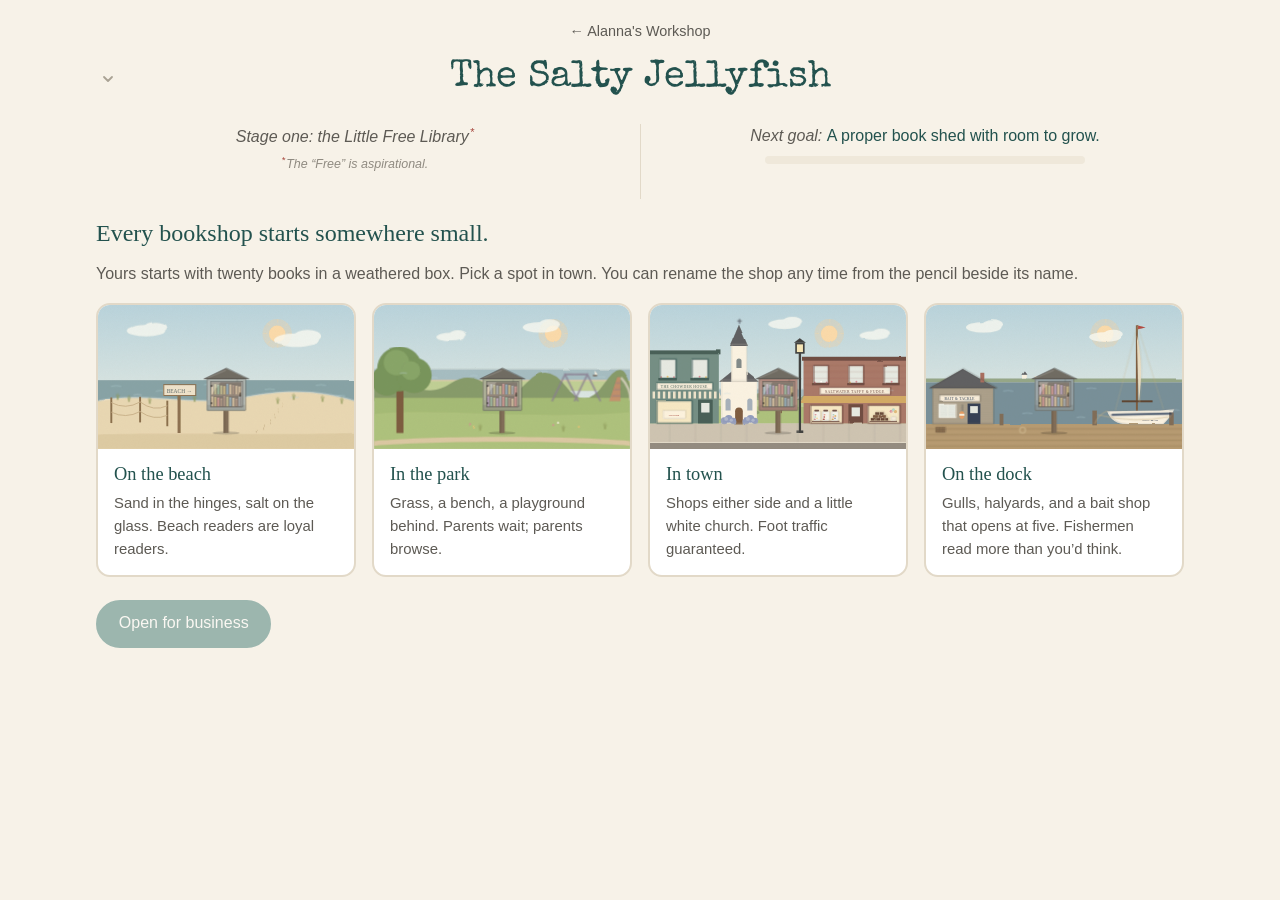
==== bookstore/index.html @ 1a0554ab "Add roof shingles, four new colors, and wall decor Roof shingles work like the paint buckets, but fo" ====
<!DOCTYPE html>
<html lang="en">
<head>
  <meta charset="UTF-8">
  <meta name="viewport" content="width=device-width, initial-scale=1">
  <title>The Salty Jellyfish</title>
  <!-- Shared site styles first, then this game's own styles on top. -->
  <!-- The ?v= stamps make browsers fetch fresh copies after a change. Bump the number when
       style.css or a script changes, or a visitor may keep an old cached copy for a while. -->
  <link rel="stylesheet" href="../style.css?v=51">
  <link rel="stylesheet" href="style.css?v=51">
  <!-- A handwriting font for the shop journal and a typewriter font for the title, the
       date line, the pills over the picture and the order card, both served by Google Fonts. -->
  <link rel="preconnect" href="https://fonts.googleapis.com">
  <link rel="preconnect" href="https://fonts.gstatic.com" crossorigin>
  <link href="https://fonts.googleapis.com/css2?family=Caveat:wght@400;600&family=Special+Elite&display=swap" rel="stylesheet">
</head>
<body>
  <header class="site-header compact" id="site-header">
    <!-- The caret folds the whole header (big title, stage and goal) down to one slim line
         with a small title, giving the picture more room. Remembered per browser. -->
    <button id="header-toggle" class="header-toggle" type="button" aria-expanded="true" aria-controls="header-full" title="Hide the title, stage, and goal">
      <svg viewBox="0 0 12 12" width="12" height="12" aria-hidden="true"><path d="M2 4 L6 8 L10 4" fill="none" stroke="currentColor" stroke-width="1.8" stroke-linecap="round" stroke-linejoin="round"/></svg>
    </button>
    <!-- Only visible while folded. -->
    <span class="mini-title">The Salty Jellyfish</span>
    <a class="home-link" href="../index.html">&larr; Alanna's Workshop</a>
    <div id="header-full" class="header-full">
    <h1>The Salty Jellyfish</h1>
    <!-- Left: which stage you are at and its footnote. Right: the next goal and the
         coin tracker. game.js fills both. -->
    <div class="stage-row" id="stage-row">
      <div class="stage-left">
        <p class="tagline"><span id="stage-tagline">Stage one: the Little Free Library</span><sup class="footnote-mark">*</sup></p>
        <!-- game.js swaps in a random footnote on each page load. -->
        <p class="footnote"><sup>*</sup><span id="footnote-text">Free library. Books sold separately.</span></p>
        <!-- How inviting the shop looks, out of five. Hover for today's footfall forecast. -->
        <p id="appeal-note" class="appeal tip-wrap" data-tip=""><span class="stars"></span></p>
      </div>
      <div class="stage-divider" aria-hidden="true"></div>
      <div class="stage-right">
        <p class="tagline"><span id="goal-heading">Next goal:</span> <span id="goal-label">A proper book shed with room to grow.</span></p>
        <div class="progress goal-progress"><div id="goal-bar" class="progress-bar"></div></div>
        <p id="goal-text" class="footnote"></p>
        <!-- Appears once the player has saved enough. Opens the upgrade screen. -->
        <button id="upgrade-button" class="button primary small upgrade hidden">Choose your shed</button>
      </div>
    </div>
    </div>
  </header>

  <!-- ============ SCREEN 1: choosing a spot ============ -->
  <!-- The game shows one "screen" at a time. game.js hides and shows them. -->
  <section id="setup-screen" class="screen">
    <h2>Every bookshop starts somewhere small.</h2>
    <p class="intro">
      Yours starts with twenty books in a weathered box. Pick a spot in town. You can rename the
      shop any time from the pencil beside its name.
    </p>

    <!-- game.js fills this with one card per location. -->
    <div id="location-cards" class="location-cards"></div>

    <div class="setup-actions">
      <button id="start-button" class="button primary" disabled>Open for business</button>
      <p id="resume-note" class="hint hidden">
        You have a saved shop.
        <button id="resume-button" class="link-button">Pick up where you left off</button>
      </p>
    </div>
  </section>

  <!-- ============ SCREEN 2: running the shop ============ -->
  <section id="game-screen" class="screen hidden">
    <!-- The date line: which day of which season, and how far through the day we are. -->
    <div class="dateline">
      <span id="hud-date">Year 1 · Spring · Day 1</span>
      <span id="hud-phase" class="phase">Sunrise</span>
      <div class="day-progress"><div id="day-bar"></div></div>
      <!-- Shown at night. The next day starts only when the player is ready. -->
      <!-- The wrapper carries the hover hint, because a grayed-out button ignores the mouse. -->
      <span id="next-day-wrap" class="tip-wrap hidden" data-tip="">
        <button id="next-day-button" class="button primary small" type="button">Begin Day 2</button>
      </span>
    </div>

    <!-- game.js draws the picture (an SVG) inside this box. The numbers a player
         glances at sit in the top corners of the picture; the two buttons sit in the
         bottom corners. -->
    <div class="scene-wrap">
      <div id="scene" class="scene" aria-label="Your shop"></div>

      <!-- HUD = "heads-up display": shop name top-left, coins and stock top-right. -->
      <div class="hud-chip hud-shop" id="hud-name">
        <span id="hud-name-text">-</span>
        <!-- Click to rename the shop. The name box appears in place of the text. -->
        <button class="pencil" id="rename-shop" type="button" title="Rename your shop" aria-label="Rename your shop">✎</button>
      </div>
      <div class="hud-right">
        <div class="hud-chip tip-wrap" id="hud-coins-chip" data-tip="">
          <svg class="chip-icon" viewBox="0 0 24 24" aria-hidden="true"><circle cx="12" cy="12" r="10" fill="#d9a441" stroke="#a5772a" stroke-width="1.5"/><circle cx="12" cy="12" r="6.5" fill="none" stroke="#a5772a" stroke-width="1"/><path d="M8 15 q4 -9 8 -6" stroke="#f6e7b8" stroke-width="1.6" fill="none" stroke-linecap="round"/></svg>
          <span id="hud-coins">0</span>
        </div>
        <div class="hud-chip tip-wrap" id="hud-stock-chip" data-tip="">
          <svg class="chip-icon" viewBox="0 0 24 24" aria-hidden="true"><rect x="3" y="8" width="5" height="12" fill="#b7736b"/><rect x="9" y="4" width="5" height="16" fill="#6f8a99"/><rect x="15" y="10" width="5" height="10" fill="#a9a06b"/><rect x="3" y="20" width="17" height="1.5" fill="#8a7460"/></svg>
          <span id="hud-stock">20 / 20</span>
        </div>
      </div>

      <!-- Switches the hand-painted look on and off. Remembered on this device. -->
      <button id="style-toggle" class="corner-button corner-left" type="button">Sketch: on</button>
      <!-- From stage three on: step inside the building and back out. -->
      <button id="view-toggle" class="corner-button corner-right hidden" type="button">Step inside</button>
      <!-- One gameplay tip, shown at night and gone at sunrise. -->
      <div id="night-tip" class="night-tip hidden" role="status"></div>
    </div>

    <!-- Two columns: the side column keeps its size and stays in view while
         the journal on the right grows as entries pile up. -->
    <div class="below-scene">
      <div class="side-column">
        <!-- One card, two sub-tabs: what the wholesaler offers today (and what is on its
             way), and what the shop owns. Boxes are opened by clicking them in the picture. -->
        <section class="panel shop-panel">
          <div class="subtabs" role="tablist">
            <button class="subtab active" type="button" role="tab" data-tab="order" aria-selected="true">Order form</button>
            <button class="subtab" type="button" role="tab" data-tab="inventory" aria-selected="false">Inventory</button>
          </div>
          <div id="tab-order" class="tabpane" role="tabpanel">
            <ul id="catalogue" class="catalogue"></ul>
            <div id="orders-pending" class="orders"></div>
          </div>
          <div id="tab-inventory" class="tabpane hidden" role="tabpanel">
            <ul id="inventory" class="inventory"></ul>
            <p id="inventory-hint" class="hint"></p>
          </div>
        </section>
      </div>

      <!-- The shop journal: every visitor noted in ink. -->
      <section class="panel journal">
        <h3>Shop journal</h3>
        <p class="journal-note">Every visitor, noted in ink.</p>
        <!-- The entries scroll inside the journal, so the page stays the height
             of the two cards on the left. -->
        <div class="log-scroll">
          <ul id="log" class="log"></ul>
        </div>
      </section>
    </div>

    <!-- Stats, folded by default. The same numbers the old Stats tab showed, for slow days.
         stats.js fills the three grids; game.js opens and closes the card. -->
    <section class="panel stats-panel collapsed" id="stats-panel">
      <button class="stats-toggle" id="stats-toggle" type="button" aria-expanded="false" aria-controls="stats-body">
        <svg viewBox="0 0 12 12" width="12" height="12" aria-hidden="true"><path d="M2 4 L6 8 L10 4" fill="none" stroke="currentColor" stroke-width="1.8" stroke-linecap="round" stroke-linejoin="round"/></svg>
        <span>Stats</span>
        <span class="stats-hint">for slow bookshop days</span>
      </button>
      <div id="stats-body" class="stats-body hidden">
        <p class="intro">
          The first two sections are read from this browser only. The last is shared across
          everyone who plays: the game sends anonymous totals under a random device ID, and
          never a name, an email or a shop name.
        </p>
        <h4>On this device</h4>
        <div id="device-stats" class="stat-grid"></div>
        <p id="device-note" class="hint"></p>
        <h4>Your current shop</h4>
        <div id="shop-stats" class="stat-grid"></div>
        <p id="shop-note" class="hint"></p>
        <h4>Across all players</h4>
        <div id="global-stats" class="stat-grid"></div>
        <p id="global-note" class="hint">Shared by every player. Each game sends anonymous totals (books sold, shops opened, days played) under a random device ID. No names, emails or shop names are stored.</p>
      </div>
    </section>

    <p class="footer-actions">
      <button id="reset-button" class="link-button">Start over with a new library</button>
    </p>
  </section>

  <!-- ============ SCREEN 3: moving up ============ -->
  <section id="upgrade-screen" class="screen hidden">
    <!-- game.js fills the title and intro for whichever stage is next. -->
    <h2 id="upgrade-title">Time to move up in the world.</h2>
    <p id="upgrade-intro" class="intro"></p>
    <p class="hint">You have <strong id="upgrade-coins">0</strong> coins. Moving in costs <strong id="upgrade-cost">60</strong>.</p>

    <!-- game.js fills this with one card per shed. -->
    <div id="upgrade-cards" class="location-cards"></div>

    <div class="setup-actions">
      <button id="confirm-upgrade" class="button primary" disabled>Move in</button>
      <button id="cancel-upgrade" class="link-button">Not yet, keep selling</button>
    </div>
  </section>

  <!-- books.js lists the real books; scenes.js draws the backgrounds; game.js
       runs the game. Order matters: game.js uses things defined in the other
       two, so they load first. -->
  <script src="../stats/config.js?v=51"></script>
  <script src="books.js?v=51"></script>
  <script src="scenes.js?v=51"></script>
  <script src="tips.js?v=51"></script>
  <script src="../stats/stats.js?v=51"></script>
  <script src="game.js?v=51"></script>
</body>
</html>
---- style.css ----
/* Shared styles for the whole site. Each project page links to this file
   and may add its own stylesheet on top. */

/* Color palette, borrowed from reference/STYLE.md. Change a value here and
   every page updates. */
:root {
  --paper: #f7f2e8;
  --ink: #2b2a28;
  --ink-soft: #5d5a54;
  --teal: #2f6f6a;
  --teal-dark: #23524e;
  --brick: #a5443a;
  --mustard: #d9a441;
  --navy: #2b3f5c;
  --card: #ffffff;
  --line: #e2d9c8;
}

* { box-sizing: border-box; }

body {
  margin: 0;
  background: var(--paper);
  color: var(--ink);
  font-family: -apple-system, BlinkMacSystemFont, "Segoe UI", Helvetica, Arial, sans-serif;
  line-height: 1.55;
}

h1, h2, h3 {
  font-family: Georgia, "Times New Roman", serif;
  font-weight: normal;
  color: var(--teal-dark);
  margin: 0 0 0.4em;
}

a { color: var(--brick); }

/* ---- Header ---- */
.site-header {
  padding: 2.2rem 1.5rem 1rem;
  text-align: center;
}
.site-header h1 { font-size: 2.4rem; }
.tagline { margin: 0; color: var(--ink-soft); font-style: italic; }

/* ---- Tabs ---- */
.tabs {
  display: flex;
  justify-content: center;
  gap: 0.4rem;
  flex-wrap: wrap;
  padding: 0 1rem;
  border-bottom: 2px solid var(--line);
}
.tab {
  display: inline-block;
  padding: 0.6rem 1.1rem;
  margin-bottom: -2px;              /* sits on top of the border line */
  border: 2px solid transparent;
  border-bottom: none;
  border-radius: 10px 10px 0 0;
  color: var(--teal-dark);
  text-decoration: none;
  background: transparent;
}
.tab:hover { background: #efe8da; }
.tab.active {
  background: var(--card);
  border-color: var(--line);
  color: var(--brick);
}
.tab.soon { color: #a39d92; cursor: default; }

/* ---- Content ---- */
.content {
  max-width: 760px;
  margin: 1.5rem auto 3rem;
  padding: 0 1rem;
  display: grid;
  gap: 1.2rem;
}
.card {
  background: var(--card);
  border: 1px solid var(--line);
  border-radius: 14px;
  padding: 1.4rem 1.6rem;
  box-shadow: 0 6px 18px rgba(60, 50, 30, 0.06);
}
.project-list { list-style: none; padding: 0; margin: 0; }
.project-list li + li { margin-top: 1rem; }
.project-list a { font-family: Georgia, serif; font-size: 1.15rem; }
.project-list p { margin: 0.2rem 0 0; color: var(--ink-soft); }

.site-footer {
  text-align: center;
  color: var(--ink-soft);
  font-size: 0.9rem;
  padding: 1rem 1rem 2rem;
}
---- bookstore/style.css ----
/* Styles specific to the bookshop game. Shared colors come from ../style.css. */

/* The game's header sits in the same 1120px column as the picture, so the caret at
   left: 1rem lines up with the picture's left edge whether the header is open or folded. */
.site-header.compact { max-width: 1120px; margin: 0 auto; padding: 1.2rem 1rem 1rem; }
.home-link {
  display: inline-block;
  margin-bottom: 0.4rem;
  font-size: 0.9rem;
  color: var(--ink-soft);
  text-decoration: none;
}
.home-link:hover { color: var(--brick); }

/* The header row: stage on the left, next goal on the right, a rule between. */
.stage-row {
  display: grid;
  grid-template-columns: 1fr 1px 1fr;
  gap: 0 1.6rem;
  align-items: start;
  max-width: 1120px;
  margin: 0.2rem auto 0;
  padding: 0;
}
/* The caret that folds the header. Open: it floats in the top-left corner, level with
   the big title. Folded: it leads a single slim line with the small title. */
.site-header { position: relative; }
.header-toggle {
  position: absolute;
  left: 1rem;
  top: 4.2rem;
  width: 1.5rem;
  height: 1.5rem;
  padding: 0;
  border: 1px solid transparent;
  border-radius: 50%;
  background: none;
  color: #a9a294;
  cursor: pointer;
  display: flex;
  align-items: center;
  justify-content: center;
}
.header-toggle svg { transition: transform 0.2s ease; }
.header-toggle:hover { color: var(--brick); border-color: var(--line); background: var(--paper); }
.header-toggle:focus-visible { outline: 2px solid var(--mustard); }
.mini-title { display: none; }
/* Folded: one line reading  [caret] The Salty Jellyfish ....... <- Alanna's Workshop  */
.site-header.collapsed {
  display: flex;
  align-items: center;
  gap: 0.6rem;
  max-width: 1120px;
  margin: 0 auto;
  padding: 0.9rem 1rem 0.5rem;
  text-align: left;
}
.site-header.collapsed .header-toggle { position: static; }
.site-header.collapsed .header-toggle svg { transform: rotate(-90deg); }
.site-header.collapsed .mini-title { display: inline; font-size: 1rem; color: var(--teal-dark); }
.site-header.collapsed .home-link { margin: 0 0 0 auto; }
.site-header.collapsed .header-full { display: none; }
@media (max-width: 640px) { .header-toggle { top: 4.4rem; } }
/* A gold dot on the caret while an upgrade is waiting, so a folded header still says so. */
.header-toggle.ready::after {
  content: '';
  position: absolute;
  top: -1px;
  right: -1px;
  width: 8px;
  height: 8px;
  border-radius: 50%;
  background: var(--mustard);
  border: 1.5px solid var(--paper);
}
.stage-left .appeal { display: inline-block; margin: 0.25rem 0 0; cursor: help; }
.stage-left .appeal .stars { color: var(--mustard); letter-spacing: 0.12em; font-size: 1.05rem; }
.stage-left .appeal .stars .dim { color: #d9cfbb; }
.stage-left .appeal[data-tip]:not([data-tip=""]):hover::after { left: 0; transform: none; }
.stage-divider { background: var(--line); align-self: stretch; min-height: 2.6rem; }
.stage-right #goal-label { font-style: normal; color: var(--teal-dark); }
/* Written as .stage-right .goal-progress so it outranks the general .progress rule further
   down, which would otherwise reset the side margins and push the bar to the left. */
.stage-right .goal-progress {
  max-width: 320px;
  margin: 0.45rem auto 0.25rem;
  height: 8px;
}
.stage-right .footnote { margin: 0; }
.stage-right .button.upgrade { display: inline-block; width: auto; margin: 0.45rem 0 0; padding: 0.4rem 1.1rem; font-size: 0.95rem; }
@media (max-width: 640px) {
  .stage-row { grid-template-columns: 1fr; gap: 0.6rem; }
  .stage-divider { display: none; }
}

/* The small print under the stage title. */
.footnote-mark { font-size: 0.7em; color: var(--brick); margin-left: 1px; }
.footnote {
  margin: 0.2rem 0 0;
  font-size: 0.78rem;
  font-style: italic;
  color: #8f8a80;
}
.footnote sup { font-size: 0.75em; color: var(--brick); margin-right: 1px; }

.screen {
  max-width: 1120px;
  margin: 0 auto 3rem;
  padding: 0 1rem;
}
.hidden { display: none !important; }

.intro { color: var(--ink-soft); margin-top: 0; }

/* ---- Setup screen ---- */
.location-cards {
  display: grid;
  grid-template-columns: repeat(auto-fit, minmax(240px, 1fr));
  gap: 1rem;
}
.location-card {
  text-align: left;
  background: var(--card);
  border: 2px solid var(--line);
  border-radius: 14px;
  padding: 0;
  overflow: hidden;
  cursor: pointer;
  font: inherit;
  color: inherit;
  transition: transform 0.12s ease, border-color 0.12s ease, box-shadow 0.12s ease;
}
.location-card:hover { transform: translateY(-2px); box-shadow: 0 8px 20px rgba(60, 50, 30, 0.1); }
.location-card.selected { border-color: var(--brick); box-shadow: 0 0 0 3px rgba(165, 68, 58, 0.18); }
.location-card .thumb svg { display: block; width: 100%; height: auto; }
.location-card h3 { margin: 0.7rem 1rem 0.2rem; font-size: 1.15rem; }
.location-card p { margin: 0 1rem 0.9rem; color: var(--ink-soft); font-size: 0.93rem; }

.setup-actions { margin-top: 1.4rem; display: flex; align-items: center; gap: 1.2rem; flex-wrap: wrap; }
.card-meta {
  margin: -0.5rem 1rem 0.9rem !important;
  font-size: 0.82rem !important;
  color: var(--brick) !important;
  font-family: Georgia, serif;
}

/* ---- Buttons ---- */
.button {
  font: inherit;
  font-size: 1rem;
  padding: 0.6rem 1.3rem;
  border-radius: 999px;
  border: 2px solid var(--teal-dark);
  background: var(--card);
  color: var(--teal-dark);
  cursor: pointer;
}
.button.primary { background: var(--teal); border-color: var(--teal); color: #fff; }
.button.primary:hover:not(:disabled) { background: var(--teal-dark); }
.button:disabled { opacity: 0.45; cursor: not-allowed; }
.link-button {
  font: inherit;
  background: none;
  border: none;
  padding: 0;
  color: var(--brick);
  text-decoration: underline;
  cursor: pointer;
}
.hint { color: var(--ink-soft); font-size: 0.9rem; margin: 0.5rem 0 0; }

/* ---- Game screen ---- */
.dateline {
  display: flex;
  align-items: center;
  gap: 1rem;
  margin-bottom: 0.6rem;
  font-family: Georgia, serif;
  color: var(--teal-dark);
  font-size: 1.05rem;
}
.day-progress {
  flex: 1;
  height: 6px;
  background: #efe8da;
  border-radius: 999px;
  overflow: hidden;
}
#day-bar {
  height: 100%;
  width: 0;
  background: var(--mustard);
  transition: width 0.5s linear;
}
.phase {
  font-size: 0.85rem;
  color: var(--ink-soft);
  font-style: italic;
  white-space: nowrap;
}
.dateline .button.small { white-space: nowrap; }
.dateline.night { color: var(--navy); }
.dateline.night #day-bar { background: var(--navy); }

.hud {
  display: flex;
  flex-wrap: wrap;
  gap: 0.6rem;
  margin-bottom: 0.8rem;
}
.hud-item {
  flex: 1 1 150px;
  background: var(--card);
  border: 1px solid var(--line);
  border-radius: 10px;
  padding: 0.5rem 0.9rem;
  display: flex;
  justify-content: space-between;
  align-items: baseline;
  gap: 0.6rem;
}
.hud-item .label { color: var(--ink-soft); font-size: 0.8rem; text-transform: uppercase; letter-spacing: 0.04em; white-space: nowrap; }
.hud-item span:last-child { font-family: Georgia, serif; font-size: 1.15rem; color: var(--teal-dark); text-align: right; }
#hud-stock { white-space: nowrap; }
#hud-coins { color: var(--brick); }

.scene {
  background: var(--card);
  border: 1px solid var(--line);
  border-radius: 14px;
  overflow: hidden;
  box-shadow: 0 8px 24px rgba(60, 50, 30, 0.08);
}
.scene svg { display: block; width: 100%; height: auto; }

/* Things floating over the scene: the HUD chips in the top corners and the two
   buttons in the bottom corners. */
.scene-wrap { position: relative; }
.corner-button {
  position: absolute;
  bottom: 0.8rem;
  font: inherit;
  font-size: 0.9rem;
  padding: 0.4rem 0.9rem;
  border-radius: 999px;
  border: 2px solid rgba(255, 255, 255, 0.8);
  background: rgba(43, 42, 40, 0.55);
  color: #fff;
  cursor: pointer;
  backdrop-filter: blur(2px);
}
.corner-button:hover { background: rgba(43, 42, 40, 0.8); }
.corner-left { left: 0.8rem; }
.corner-right { right: 0.8rem; }

/* The night tip: a line written in the stars, below the top chips. Faint on purpose. */
.night-tip {
  position: absolute;
  top: 32%;                        /* below the moon, above the horizon */
  left: 50%;
  transform: translateX(-50%);
  width: max-content;
  max-width: 62%;
  font-family: 'Caveat', 'Bradley Hand', cursive;
  font-size: 1.45rem;
  line-height: 1.2;
  color: rgba(246, 242, 228, 0.82);
  text-shadow: 0 0 10px rgba(246, 230, 184, 0.55), 0 0 2px rgba(31, 42, 90, 0.6);
  text-align: center;
  letter-spacing: 0.01em;
  pointer-events: none;
}
@media (max-width: 640px) {
  .night-tip { top: 36%; max-width: 80%; font-size: 1.05rem; }
}
/* The Begin Day button while boxes wait on the step. */
#next-day-button:disabled { opacity: 0.5; cursor: not-allowed; pointer-events: none; }
#next-day-wrap { display: inline-block; }
#next-day-wrap.hidden { display: none; }
/* The button sits at the right edge, so its hint hangs from its right corner. */
#next-day-wrap[data-tip]:not([data-tip=""]):hover::after { left: auto; right: 0; transform: none; }

/* A small hand-drawn hover hint. Any element with class tip-wrap and a data-tip
   attribute shows the attribute's text in a little card when the mouse rests on it. */
.tip-wrap { position: relative; }
.tip-wrap[data-tip]:not([data-tip=""]):hover::after {
  content: attr(data-tip);
  position: absolute;
  left: 50%;
  top: calc(100% + 6px);
  transform: translateX(-50%);
  z-index: 20;
  width: max-content;
  max-width: 280px;
  padding: 0.45rem 0.7rem;
  background: var(--paper);
  color: var(--ink);
  border: 1px solid var(--line);
  border-radius: 8px;
  box-shadow: 0 4px 12px rgba(0,0,0,0.12);
  font-family: Georgia, serif;
  font-style: normal;
  font-size: 0.85rem;
  line-height: 1.35;
  text-align: left;
  white-space: normal;
  pointer-events: none;
}

.hud-chip {
  position: absolute;
  top: 0.8rem;
  display: flex;
  align-items: center;
  gap: 0.4rem;
  padding: 0.35rem 0.8rem;
  border-radius: 999px;
  background: rgba(247, 242, 232, 0.88);
  border: 1px solid rgba(90, 80, 60, 0.18);
  box-shadow: 0 2px 8px rgba(60, 50, 30, 0.12);
  font-family: Georgia, serif;
  font-size: 1.05rem;
  color: var(--teal-dark);
  backdrop-filter: blur(2px);
  white-space: nowrap;
}
.hud-shop { left: 0.8rem; max-width: 50%; gap: 0.3rem; }
.hud-shop #hud-name-text { overflow: hidden; text-overflow: ellipsis; white-space: nowrap; }
.hud-shop .pencil { color: #a9a294; padding: 0 0.1em; line-height: 1; }
.hud-shop .rename { width: 13em; max-width: 100%; font-size: 0.9rem; padding: 0.05rem 0.4rem; }
/* Item 6: the coin and stock pills explain themselves on hover, with the card hanging
   from the right so it stays inside the picture. */
/* relative so the hover card can hang from the pill; top: auto so the .hud-chip offset
   (meant for the absolutely placed name pill) does not push these two down. */
.hud-right .hud-chip.tip-wrap { position: relative; top: auto; }
.hud-right .hud-chip[data-tip]:not([data-tip=""]):hover::after { left: auto; right: 0; transform: none; }
.hud-right { position: absolute; top: 0.8rem; right: 0.8rem; display: flex; gap: 0.5rem; }
.hud-right .hud-chip { position: static; }
#hud-coins { color: var(--brick); }
.chip-icon { width: 20px; height: 20px; flex: 0 0 20px; }
@media (max-width: 640px) {
  .hud-chip { font-size: 0.85rem; padding: 0.2rem 0.55rem; top: 0.5rem; }
  .hud-shop { left: 0.5rem; max-width: calc(100% - 215px); }   /* leaves room for the two right-hand chips */
  .hud-right { right: 0.5rem; top: 0.5rem; gap: 0.3rem; }
  .chip-icon { width: 16px; height: 16px; flex: 0 0 16px; }
  .corner-button { font-size: 0.8rem; padding: 0.3rem 0.7rem; bottom: 0.5rem; }
  .corner-left { left: 0.5rem; }
  .corner-right { right: 0.5rem; }
}

/* Being pulled through the front door: zoom toward it and fade out, then the
   interior fades in from a slight zoom. */
.scene.entering svg {
  transform-origin: var(--door-x, 50%) var(--door-y, 78%);
  animation: pullThrough 0.9s ease-in forwards;
}
.scene.arriving svg { animation: arrive 0.7s ease-out both; }
@keyframes pullThrough {
  from { transform: scale(1); opacity: 1; }
  to   { transform: scale(3.4); opacity: 0; }
}
@keyframes arrive {
  from { transform: scale(1.1); opacity: 0; }
  to   { transform: scale(1); opacity: 1; }
}

.below-scene {
  display: grid;
  grid-template-columns: minmax(240px, 1fr) minmax(280px, 1.5fr);
  gap: 1rem;
  margin-top: 1rem;
  align-items: stretch;             /* the journal grows to match the side column */
}
/* The side column stacks its two cards. Its height sets the row height. */
.side-column {
  display: grid;
  gap: 1rem;
  align-content: start;
}
/* The journal's entries are positioned absolutely inside it, so they never
   make the row taller. They scroll instead. */
.panel.journal { position: relative; }
.log-scroll {
  position: absolute;
  left: 2.6rem;
  right: 1.1rem;
  top: calc(0.9rem + 2 * var(--rule));   /* below the title and the note */
  bottom: 0.9rem;
  overflow-y: auto;
  scrollbar-width: thin;
  scrollbar-color: #b9bfd6 transparent;
}
@media (max-width: 640px) {
  .below-scene { grid-template-columns: 1fr; }
  .log-scroll { position: static; max-height: 360px; }
}
.panel {
  background: var(--card);
  border: 1px solid var(--line);
  border-radius: 14px;
  padding: 1rem 1.2rem;
}
.panel h3 { font-size: 1.05rem; }

/* ---- Stats card: folded by default; the numbers the old Stats tab used to show ---- */
.stats-panel { margin-top: 1rem; }
.stats-toggle {
  width: 100%;
  display: flex;
  align-items: center;
  gap: 0.5rem;
  padding: 0;
  background: none;
  border: none;
  font: inherit;
  font-family: Georgia, serif;
  font-size: 1.05rem;
  color: var(--teal-dark);
  cursor: pointer;
  text-align: left;
}
.stats-toggle svg { color: #a9a294; transition: transform 0.2s ease; flex: 0 0 12px; }
.stats-toggle:hover svg { color: var(--brick); }
.stats-panel.collapsed .stats-toggle svg { transform: rotate(-90deg); }
.stats-hint { margin-left: auto; font-family: -apple-system, BlinkMacSystemFont, "Segoe UI", Helvetica, Arial, sans-serif; font-size: 0.85rem; font-style: italic; color: var(--ink-soft); }
.stats-body .intro { font-size: 0.9rem; margin: 0.8rem 0 0; }
.stats-body h4 { font-family: Georgia, serif; font-weight: normal; font-size: 0.95rem; color: var(--teal-dark); margin: 1.1rem 0 0.2rem; }
.stat-grid {
  display: grid;
  grid-template-columns: repeat(auto-fit, minmax(150px, 1fr));
  gap: 0.6rem;
  margin-top: 0.4rem;
}
.stat {
  background: var(--paper);
  border: 1px solid var(--line);
  border-radius: 12px;
  padding: 0.7rem 0.85rem;
}
.stat .value { display: block; font-family: Georgia, serif; font-size: 1.6rem; color: var(--brick); line-height: 1.1; }
.stat .label { display: block; margin-top: 0.3rem; color: var(--ink-soft); font-size: 0.78rem; text-transform: uppercase; letter-spacing: 0.04em; }
.stat .detail { display: block; margin-top: 0.2rem; color: var(--ink); font-size: 0.85rem; }
.stat.soon { opacity: 0.55; }
.stat.soon .value { color: var(--ink-soft); }

/* ---- The shop journal: ruled paper, red margin, fountain-pen ink ---- */
.panel.journal {
  --ink-blue: #1f2a5a;              /* blue-black fountain pen ink */
  --rule: 28px;                     /* distance between ruled lines */
  position: relative;
  padding: 0.9rem 1.1rem 1.1rem 2.6rem;
  border-color: #e0d6c0;
  color: var(--ink-blue);
  background-color: #fbf7ec;
  /* Faint blue ruled lines, repeating every --rule pixels. */
  background-image: repeating-linear-gradient(
    to bottom,
    transparent 0,
    transparent calc(var(--rule) - 1px),
    #cdd6e6 calc(var(--rule) - 1px),
    #cdd6e6 var(--rule)
  );
  background-position: 0 0.3rem;
  box-shadow: inset 0 0 40px rgba(120, 90, 40, 0.07), 0 6px 18px rgba(60, 50, 30, 0.06);
}
/* The red margin line down the left side. */
.panel.journal::before {
  content: '';
  position: absolute;
  top: 0; bottom: 0; left: 1.9rem;
  width: 1px;
  background: #d9a0a0;
}
.panel.journal h3,
.panel.journal .journal-note,
.panel.journal .log {
  font-family: 'Caveat', 'Bradley Hand', 'Segoe Print', cursive;
}
.panel.journal h3 {
  font-size: 1.7rem;
  line-height: var(--rule);
  margin: 0;
  color: var(--ink-blue);
  transform: rotate(-1.2deg);
}
.journal-note {
  margin: 0;
  font-size: 1.05rem;
  line-height: var(--rule);
  color: #6a6f8a;
}

.log { list-style: none; padding: 0; margin: 0; }
.log li {
  font-size: 1.3rem;
  line-height: var(--rule);             /* each line of writing sits on a ruled line */
  color: #3a4785;
  padding: 0;
}
.log li:first-child { color: var(--ink-blue); font-weight: 600; }   /* fresh ink is darker */
.log li:nth-child(even) { transform: rotate(0.25deg); }
.log li:nth-child(3n) { transform: rotate(-0.2deg); }
.log li em {
  font-style: normal;
  text-decoration: underline;
  text-decoration-color: rgba(31, 42, 90, 0.45);
  text-underline-offset: 3px;
}

.progress {
  height: 12px;
  background: #efe8da;
  border-radius: 999px;
  overflow: hidden;
  margin: 0.4rem 0;
}
.progress-bar {
  height: 100%;
  width: 0;
  background: linear-gradient(90deg, var(--mustard), var(--brick));
  transition: width 0.4s ease;
}

.footer-actions { text-align: center; margin-top: 1.5rem; }

/* ---- The shop card: two sub-tabs ---- */
.shop-panel { padding-top: 0.6rem; }
.subtabs {
  display: flex;
  gap: 0.2rem;
  border-bottom: 1px solid var(--line);
  margin: 0 0 0.4rem;
}
.subtab {
  font: inherit;
  font-family: Georgia, serif;
  font-size: 1rem;
  padding: 0.45rem 0.8rem;
  margin-bottom: -1px;
  border: 1px solid transparent;
  border-bottom: none;
  border-radius: 8px 8px 0 0;
  background: transparent;
  color: var(--ink-soft);
  cursor: pointer;
}
.subtab:hover { color: var(--teal-dark); }
.subtab.active {
  color: var(--teal-dark);
  background: var(--card);
  border-color: var(--line);
}
.tabpane.hidden { display: none; }

/* ---- The order form and the inventory ---- */
.catalogue, .inventory { list-style: none; padding: 0; margin: 0.4rem 0 0; }
.catalogue li, .inventory li {
  display: flex;
  justify-content: space-between;
  align-items: center;
  gap: 0.6rem;
  padding: 0.5rem 0;
  border-bottom: 1px dashed var(--line);
}
.inventory li:last-child { border-bottom: none; }
.item-row { display: flex; align-items: center; gap: 0.6rem; min-width: 0; }
.icon { width: 26px; height: 26px; flex: 0 0 26px; display: block; }
.inventory .item-name { display: block; font-family: Georgia, serif; color: var(--teal-dark); }
.inventory .item-meta { display: block; font-size: 0.85rem; color: var(--ink-soft); }
.inventory .empty { color: var(--ink-soft); font-style: italic; }
/* An item that can go out front or inside gets two buttons side by side. */
.place-buttons { display: flex; gap: 0.3rem; flex-shrink: 0; }
/* Renaming a pet: a small pencil beside the name, and a text box while editing. */
.pencil {
  font: inherit;
  font-size: 0.85em;
  background: none;
  border: none;
  padding: 0 0.2em;
  color: var(--ink-soft);
  cursor: pointer;
  vertical-align: baseline;
}
.pencil:hover { color: var(--brick); }
/* Decor placement: drag an item out front to another spot. While dragging, the four spots
   show as soft marks on the ground and the nearest one brightens. */
svg .decor-item { cursor: grab; touch-action: none; }
svg .decor-item.dragging { cursor: grabbing; opacity: 0.85; }
svg .slot-marker { fill: var(--mustard); opacity: 0.3; stroke: #fff8e6; stroke-width: 1; pointer-events: none; }
svg .slot-marker.near { opacity: 0.85; }
/* The Wall Bass sings when clicked: the fish swings out from its plaque, tail first, and back. */
svg .wall-bass .bass-fish { transform-box: fill-box; transform-origin: 8% 55%; }
svg .wall-bass.singing .bass-fish { animation: bass-sing 0.3s ease-in-out 5 alternate; }
@keyframes bass-sing { from { transform: rotate(0deg); } to { transform: rotate(-14deg); } }
.rename {
  font: inherit;
  font-family: Georgia, serif;
  color: var(--teal-dark);
  width: 11em;
  max-width: 100%;
  padding: 0.1rem 0.4rem;
  border: 1px solid var(--line);
  border-radius: 6px;
  background: var(--paper);
}
.rename:focus { outline: 2px solid var(--mustard); border-color: transparent; }
.swatch { display: inline-block; width: 0.8em; height: 0.8em; border-radius: 50%; vertical-align: -0.1em; margin-right: 0.3em; border: 1px solid rgba(0,0,0,0.15); }
.catalogue li:last-child { border-bottom: none; }
.catalogue .item-name { display: block; font-family: Georgia, serif; color: var(--teal-dark); }
.catalogue .item-meta { display: block; font-size: 0.85rem; color: var(--ink-soft); }
.catalogue .item-name.mystery::after { content: ' ?'; color: var(--brick); }
.catalogue .empty { color: var(--ink-soft); font-style: italic; }
.button.small { padding: 0.35rem 0.9rem; font-size: 0.9rem; }
.ordered { font-size: 0.85rem; color: var(--teal-dark); white-space: nowrap; }
.orders { margin-top: 0.6rem; font-size: 0.9rem; }
.orders h4 { margin: 0.4rem 0 0.2rem; font-size: 0.85rem; text-transform: uppercase; letter-spacing: 0.04em; color: var(--ink-soft); font-weight: normal; }
.orders ul { list-style: none; padding: 0; margin: 0; }
.orders li { display: flex; justify-content: space-between; align-items: center; gap: 0.6rem; padding: 0.25rem 0; }
.scene .delivery-box:hover rect:first-of-type { filter: brightness(1.06); }
/* ---- Seasons ----
   The page carries a season class; trees, ground and sky respond. */
.bare { display: none; }
.seasonal .autumn-leaves, .seasonal .snow-drifts, .seasonal .wildflowers { display: none; }
body.season-spring .wildflowers { display: inline; }
body.season-autumn .autumn-leaves { display: inline; }
body.season-autumn .leaf { fill: #c9782e; }
body.season-autumn .leaf.alt { fill: #a5443a; }
body.season-autumn .leaf-line { fill: #b58a4a; }
body.season-winter .snow-drifts { display: inline; }
body.season-winter .leaf { display: none; }
body.season-winter .bare { display: inline; }
body.season-winter .leaf-line { fill: #8a8078; }
svg .weather, svg .background-life, svg .sea-life { pointer-events: none; }

/* ---- A living sky and sea: gentle, looping CSS animations on parts of the backdrop ---- */
.cloud { animation: drift var(--dur, 180s) linear infinite; animation-delay: var(--delay, 0s); }
@keyframes drift { from { transform: translateX(var(--start, -200px)); } to { transform: translateX(var(--end, 1000px)); } }
.waves { animation: sway 5s ease-in-out infinite alternate; }
.waves.late { animation-delay: -2.5s; animation-duration: 6s; }
@keyframes sway { from { transform: translateX(-5px); opacity: 0.65; } to { transform: translateX(5px); opacity: 1; } }
.foam { animation: lap 4.5s ease-in-out infinite alternate; }
@keyframes lap { from { transform: translateY(-3px); opacity: 0.3; } to { transform: translateY(3px); opacity: 0.75; } }
@media (prefers-reduced-motion: reduce) { .cloud, .waves, .foam { animation: none; } }

/* ---- Sketch mode ----
   Every painted layer holds a color copy (.fills) and an ink copy (.lines).
   Off: ink hidden, color keeps its outlines, gentle wobble. On: color loses its
   outlines and goes a little dusty; ink shows, wobbles more, and sits slightly off
   the color; paper grain over the top. People, boxes and decor are never touched. */
svg .lines { display: none; }
svg .fills { filter: url(#wobble); }
svg .paper { display: none; pointer-events: none; }

body.sketch svg .fills { filter: url(#wobbleFill); }
body.sketch svg .fills * { stroke: none !important; }
body.sketch svg .lines { display: inline; filter: url(#wobbleLine); transform: translate(1.6px, -1.1px); }
body.sketch svg .lines * { fill: none !important; }
body.sketch svg .paper { display: inline; opacity: 0.4; mix-blend-mode: multiply; }


/* The color washes and floating text sit over the picture; clicks must pass through them. */
.scene .season-tint, .scene .daylight, .scene .effects { pointer-events: none; }
.scene .delivery-box.waiting { cursor: default; }
.button:disabled { cursor: not-allowed; }

/* The upgrade button inside the Next goal panel. */
.button.upgrade {
  display: block;
  width: 100%;
  margin: 0.6rem 0 0.2rem;
  background: var(--brick);
  border-color: var(--brick);
}
.button.upgrade:hover { background: #8a3730; }

/* Floating "+3" text inside the scene. Browsers can animate SVG text with CSS. */
/* The church bell's music notes: drift up and off to one side, then fade. */
.bell-note {
  animation: bellNote 2.3s ease-out forwards;
  pointer-events: none;
}
@keyframes bellNote {
  0% { transform: translate(0, 0) scale(0.6); opacity: 0; }
  15% { opacity: 1; }
  100% { transform: translate(var(--drift), -70px) scale(1.1); opacity: 0; }
}
.float {
  animation: floatUp 1.1s ease-out forwards;
  font-family: Georgia, serif;
  font-weight: bold;
  pointer-events: none;
}
@keyframes floatUp {
  from { transform: translateY(0); opacity: 1; }
  to   { transform: translateY(-34px); opacity: 0; }
}
/* A chatting customer's speech bubble: pops in, drifts up a little, fades. */
.chat-bubble {
  animation: chatUp 1.6s ease-out forwards;
  pointer-events: none;
}
@keyframes chatUp {
  0%   { transform: translateY(2px) scale(0.6); opacity: 0; }
  15%  { transform: translateY(0) scale(1); opacity: 1; }
  70%  { opacity: 1; }
  100% { transform: translateY(-8px) scale(1); opacity: 0; }
}

/* Pets and customers answer a click (hearts, a speech bubble), so they get a pointing hand. */
svg .pet, svg .customer { cursor: pointer; }
/* Watering a plant: the can tips forward, pours, and tips back; the drops fall and fade. */
.watering-can { animation: waterTip 1.7s ease-in-out forwards; pointer-events: none; }
@keyframes waterTip {
  0%   { transform: rotate(0deg); opacity: 0; }
  12%  { opacity: 1; }
  25%  { transform: rotate(-30deg); }
  75%  { transform: rotate(-30deg); opacity: 1; }
  100% { transform: rotate(0deg); opacity: 0; }
}
.water-drop { animation: waterDrop 0.5s ease-in both; pointer-events: none; }
@keyframes waterDrop {
  from { transform: translateY(0); opacity: 0.9; }
  to   { transform: translateY(16px); opacity: 0; }
}

/* ---- Typewriter lettering ----
   The title, the date line, the pills over the picture and the whole order / inventory
   card are typed rather than printed. Last in the file so it wins over the Georgia settings above. */
.site-header h1,
.mini-title,
.dateline,
.hud-chip,
.hud-chip .rename,
.corner-button,
.shop-panel,
.shop-panel .subtab,
.shop-panel .item-name,
.shop-panel .rename {
  font-family: 'Special Elite', 'Courier Prime', 'Courier New', Courier, monospace;
}
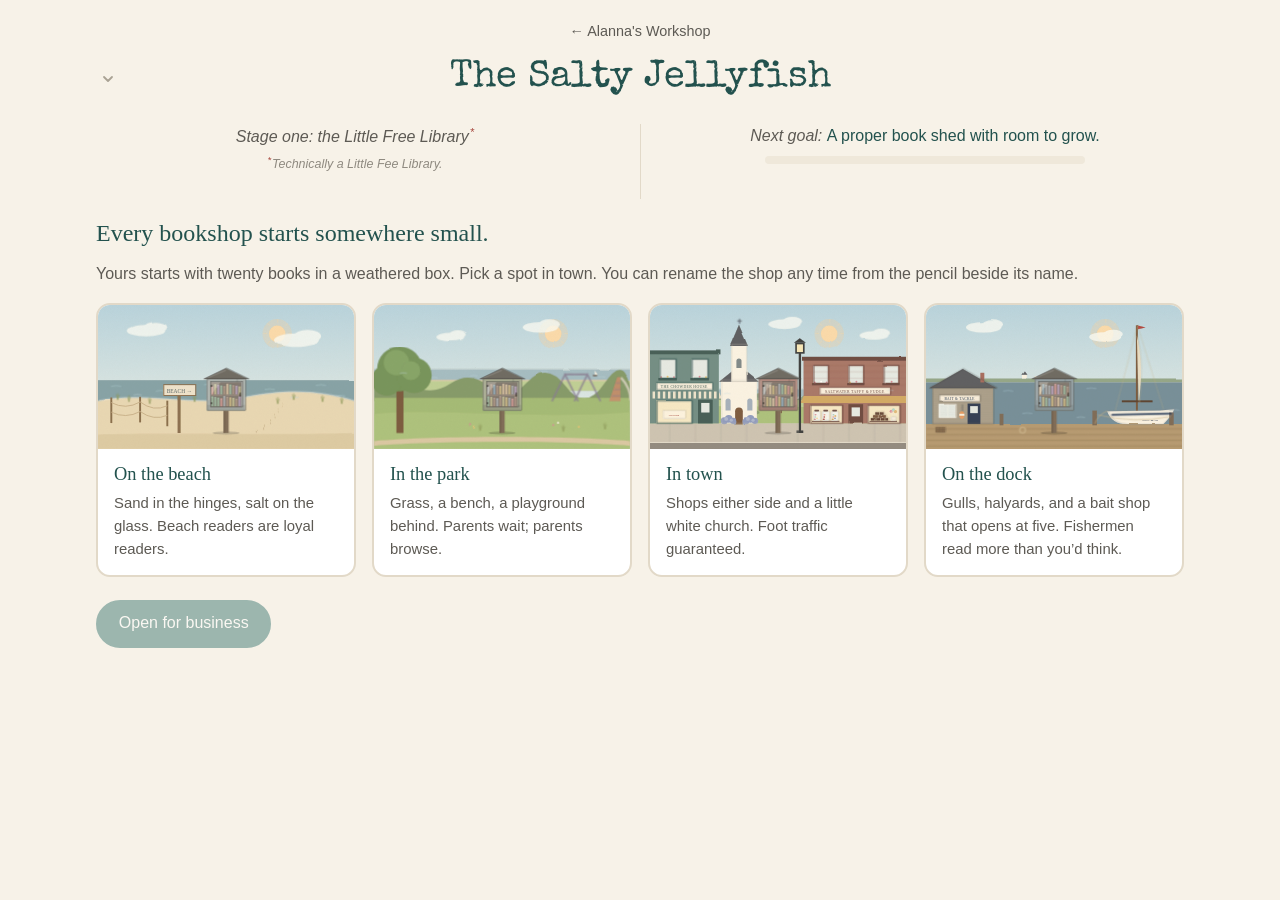
==== commit bbbcf3f1: "Lengthen each season to twelve days: four weeks of three Seasons were ten days. They are now twelve," ====
--- a/bookstore/index.html
+++ b/bookstore/index.html
@@ -7,8 +7,8 @@
   <!-- Shared site styles first, then this game's own styles on top. -->
   <!-- The ?v= stamps make browsers fetch fresh copies after a change. Bump the number when
        style.css or a script changes, or a visitor may keep an old cached copy for a while. -->
-  <link rel="stylesheet" href="../style.css?v=51">
-  <link rel="stylesheet" href="style.css?v=51">
+  <link rel="stylesheet" href="../style.css?v=52">
+  <link rel="stylesheet" href="style.css?v=52">
   <!-- A handwriting font for the shop journal and a typewriter font for the title, the
        date line, the pills over the picture and the order card, both served by Google Fonts. -->
   <link rel="preconnect" href="https://fonts.googleapis.com">
@@ -199,11 +199,11 @@
   <!-- books.js lists the real books; scenes.js draws the backgrounds; game.js
        runs the game. Order matters: game.js uses things defined in the other
        two, so they load first. -->
-  <script src="../stats/config.js?v=51"></script>
-  <script src="books.js?v=51"></script>
-  <script src="scenes.js?v=51"></script>
-  <script src="tips.js?v=51"></script>
-  <script src="../stats/stats.js?v=51"></script>
-  <script src="game.js?v=51"></script>
+  <script src="../stats/config.js?v=52"></script>
+  <script src="books.js?v=52"></script>
+  <script src="scenes.js?v=52"></script>
+  <script src="tips.js?v=52"></script>
+  <script src="../stats/stats.js?v=52"></script>
+  <script src="game.js?v=52"></script>
 </body>
 </html>
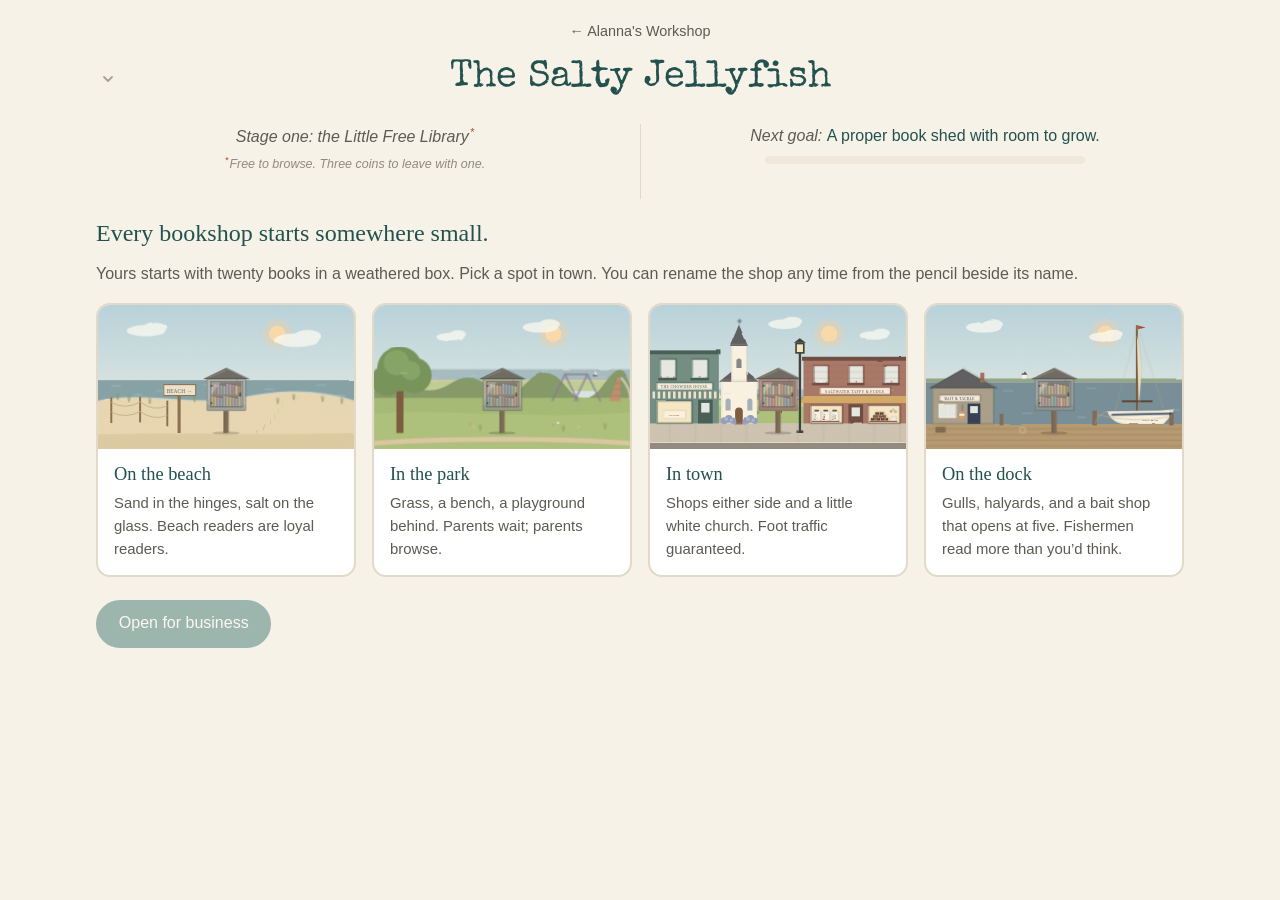
==== commit 656ca74f: "Add Halloween to the last week of autumn On autumn days 10 to 12 every outdoor scene puts out pumpki" ====
--- a/bookstore/index.html
+++ b/bookstore/index.html
@@ -7,8 +7,8 @@
   <!-- Shared site styles first, then this game's own styles on top. -->
   <!-- The ?v= stamps make browsers fetch fresh copies after a change. Bump the number when
        style.css or a script changes, or a visitor may keep an old cached copy for a while. -->
-  <link rel="stylesheet" href="../style.css?v=52">
-  <link rel="stylesheet" href="style.css?v=52">
+  <link rel="stylesheet" href="../style.css?v=53">
+  <link rel="stylesheet" href="style.css?v=53">
   <!-- A handwriting font for the shop journal and a typewriter font for the title, the
        date line, the pills over the picture and the order card, both served by Google Fonts. -->
   <link rel="preconnect" href="https://fonts.googleapis.com">
@@ -199,11 +199,11 @@
   <!-- books.js lists the real books; scenes.js draws the backgrounds; game.js
        runs the game. Order matters: game.js uses things defined in the other
        two, so they load first. -->
-  <script src="../stats/config.js?v=52"></script>
-  <script src="books.js?v=52"></script>
-  <script src="scenes.js?v=52"></script>
-  <script src="tips.js?v=52"></script>
-  <script src="../stats/stats.js?v=52"></script>
-  <script src="game.js?v=52"></script>
+  <script src="../stats/config.js?v=53"></script>
+  <script src="books.js?v=53"></script>
+  <script src="scenes.js?v=53"></script>
+  <script src="tips.js?v=53"></script>
+  <script src="../stats/stats.js?v=53"></script>
+  <script src="game.js?v=53"></script>
 </body>
 </html>
--- a/bookstore/style.css
+++ b/bookstore/style.css
@@ -630,7 +630,16 @@
 body.season-winter .leaf { display: none; }
 body.season-winter .bare { display: inline; }
 body.season-winter .leaf-line { fill: #8a8078; }
-svg .weather, svg .background-life, svg .sea-life { pointer-events: none; }
+svg .weather, svg .background-life, svg .sea-life, svg .festive-glow, svg .sky-life { pointer-events: none; }
+/* ---- Holidays ----
+   Each set of decorations shows only in its festive week; the page carries a fest- class
+   (see festival() in game.js). Ghosts bob, and jack-o'-lanterns flicker. */
+.halloween { display: none; }
+body.fest-halloween .halloween { display: inline; }
+.ghost-bob { animation: ghostBob 3.2s ease-in-out infinite alternate; }
+@keyframes ghostBob { from { transform: translateY(0); } to { transform: translateY(-4px); } }
+.jack-glow { animation: flicker 2.2s ease-in-out infinite alternate; }
+@keyframes flicker { 0% { opacity: 1; } 35% { opacity: 0.8; } 60% { opacity: 0.95; } 100% { opacity: 0.75; } }
 
 /* ---- A living sky and sea: gentle, looping CSS animations on parts of the backdrop ---- */
 .cloud { animation: drift var(--dur, 180s) linear infinite; animation-delay: var(--delay, 0s); }
@@ -640,7 +649,7 @@
 @keyframes sway { from { transform: translateX(-5px); opacity: 0.65; } to { transform: translateX(5px); opacity: 1; } }
 .foam { animation: lap 4.5s ease-in-out infinite alternate; }
 @keyframes lap { from { transform: translateY(-3px); opacity: 0.3; } to { transform: translateY(3px); opacity: 0.75; } }
-@media (prefers-reduced-motion: reduce) { .cloud, .waves, .foam { animation: none; } }
+@media (prefers-reduced-motion: reduce) { .cloud, .waves, .foam, .ghost-bob, .jack-glow { animation: none; } }
 
 /* ---- Sketch mode ----
    Every painted layer holds a color copy (.fills) and an ink copy (.lines).
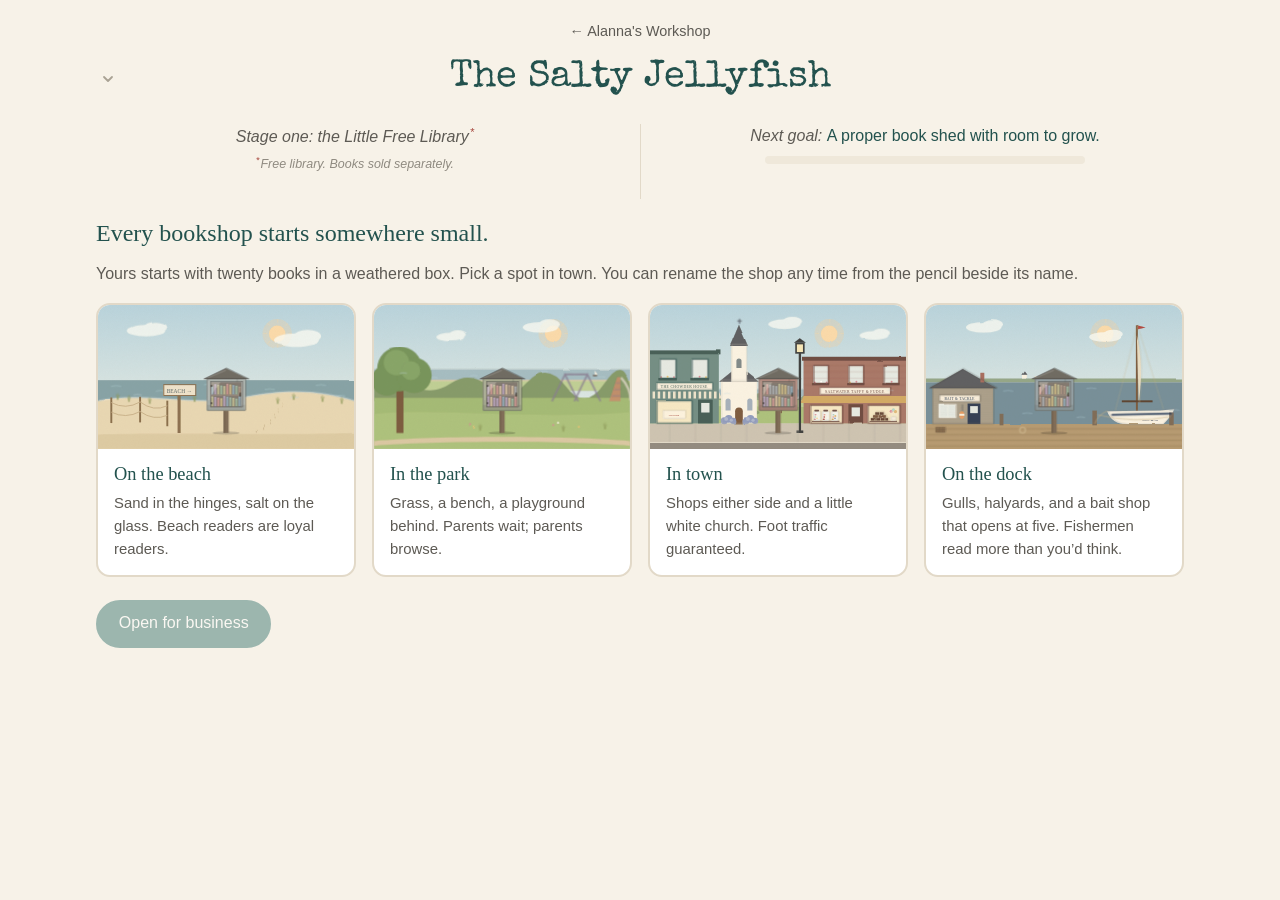
==== commit e94a7fe2: "Merge pull request #13 from AlannaDent/longer-seasons Lengthen each season to twelve days: four week" ====
--- a/bookstore/index.html
+++ b/bookstore/index.html
@@ -7,8 +7,8 @@
   <!-- Shared site styles first, then this game's own styles on top. -->
   <!-- The ?v= stamps make browsers fetch fresh copies after a change. Bump the number when
        style.css or a script changes, or a visitor may keep an old cached copy for a while. -->
-  <link rel="stylesheet" href="../style.css?v=53">
-  <link rel="stylesheet" href="style.css?v=53">
+  <link rel="stylesheet" href="../style.css?v=52">
+  <link rel="stylesheet" href="style.css?v=52">
   <!-- A handwriting font for the shop journal and a typewriter font for the title, the
        date line, the pills over the picture and the order card, both served by Google Fonts. -->
   <link rel="preconnect" href="https://fonts.googleapis.com">
@@ -199,11 +199,11 @@
   <!-- books.js lists the real books; scenes.js draws the backgrounds; game.js
        runs the game. Order matters: game.js uses things defined in the other
        two, so they load first. -->
-  <script src="../stats/config.js?v=53"></script>
-  <script src="books.js?v=53"></script>
-  <script src="scenes.js?v=53"></script>
-  <script src="tips.js?v=53"></script>
-  <script src="../stats/stats.js?v=53"></script>
-  <script src="game.js?v=53"></script>
+  <script src="../stats/config.js?v=52"></script>
+  <script src="books.js?v=52"></script>
+  <script src="scenes.js?v=52"></script>
+  <script src="tips.js?v=52"></script>
+  <script src="../stats/stats.js?v=52"></script>
+  <script src="game.js?v=52"></script>
 </body>
 </html>
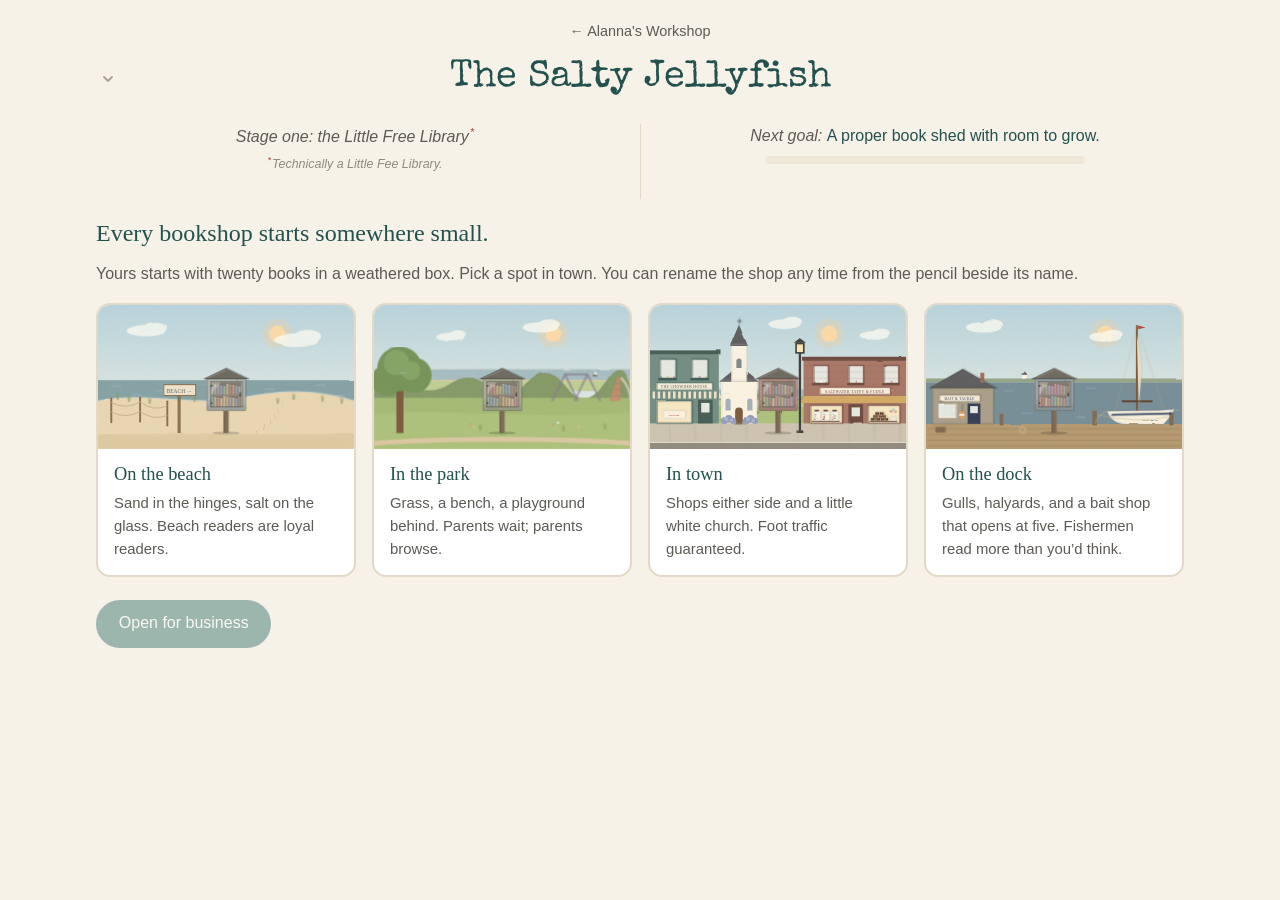
==== commit 5d5fc9ac: "Merge pull request #14 from AlannaDent/halloween Add Halloween to the last week of autumn" ====
--- a/bookstore/index.html
+++ b/bookstore/index.html
@@ -7,8 +7,8 @@
   <!-- Shared site styles first, then this game's own styles on top. -->
   <!-- The ?v= stamps make browsers fetch fresh copies after a change. Bump the number when
        style.css or a script changes, or a visitor may keep an old cached copy for a while. -->
-  <link rel="stylesheet" href="../style.css?v=52">
-  <link rel="stylesheet" href="style.css?v=52">
+  <link rel="stylesheet" href="../style.css?v=53">
+  <link rel="stylesheet" href="style.css?v=53">
   <!-- A handwriting font for the shop journal and a typewriter font for the title, the
        date line, the pills over the picture and the order card, both served by Google Fonts. -->
   <link rel="preconnect" href="https://fonts.googleapis.com">
@@ -199,11 +199,11 @@
   <!-- books.js lists the real books; scenes.js draws the backgrounds; game.js
        runs the game. Order matters: game.js uses things defined in the other
        two, so they load first. -->
-  <script src="../stats/config.js?v=52"></script>
-  <script src="books.js?v=52"></script>
-  <script src="scenes.js?v=52"></script>
-  <script src="tips.js?v=52"></script>
-  <script src="../stats/stats.js?v=52"></script>
-  <script src="game.js?v=52"></script>
+  <script src="../stats/config.js?v=53"></script>
+  <script src="books.js?v=53"></script>
+  <script src="scenes.js?v=53"></script>
+  <script src="tips.js?v=53"></script>
+  <script src="../stats/stats.js?v=53"></script>
+  <script src="game.js?v=53"></script>
 </body>
 </html>
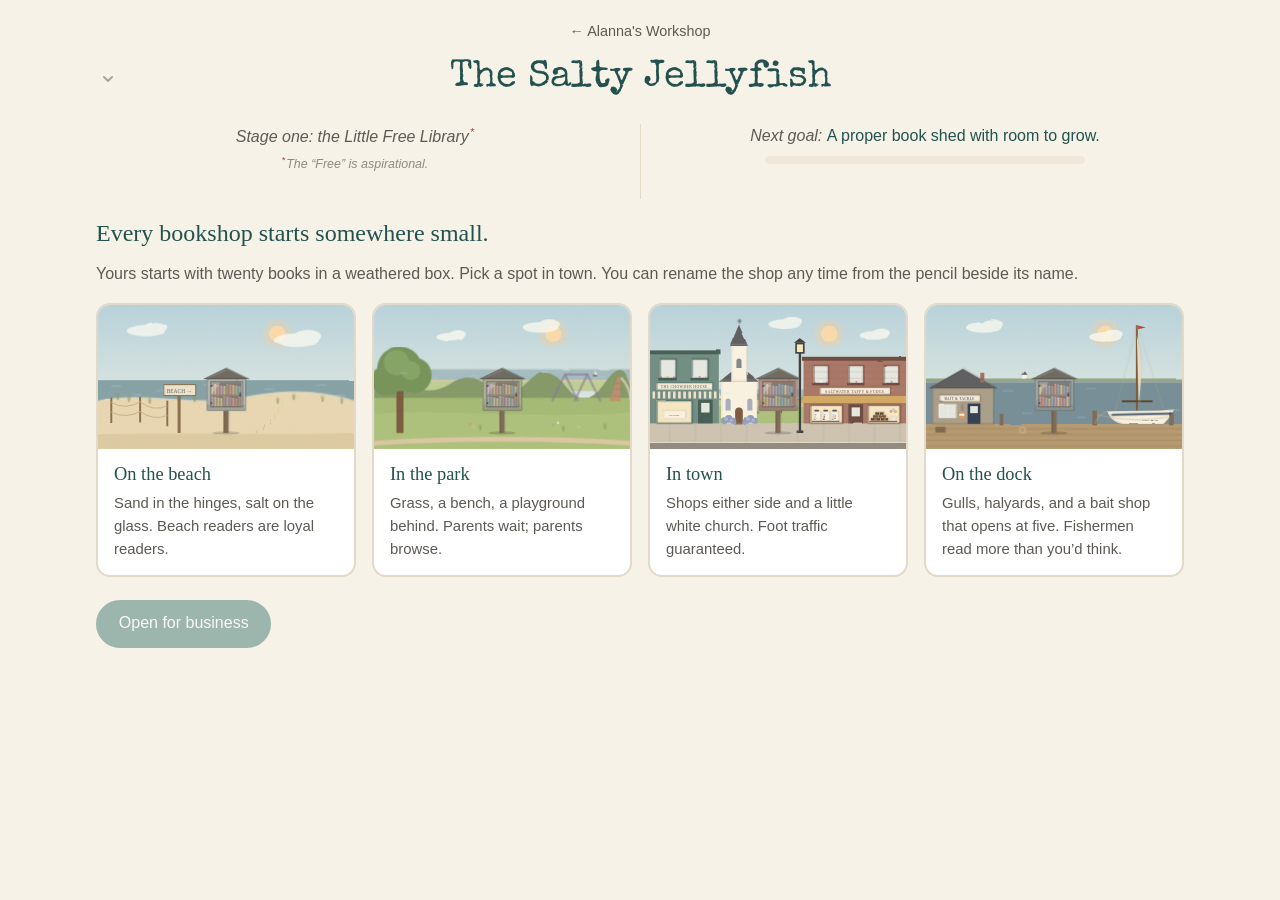
==== commit 1ab2b059: "Add Christmas to the last week of winter On winter days 10 to 12 every outdoor scene puts up warm wh" ====
--- a/bookstore/index.html
+++ b/bookstore/index.html
@@ -7,8 +7,8 @@
   <!-- Shared site styles first, then this game's own styles on top. -->
   <!-- The ?v= stamps make browsers fetch fresh copies after a change. Bump the number when
        style.css or a script changes, or a visitor may keep an old cached copy for a while. -->
-  <link rel="stylesheet" href="../style.css?v=53">
-  <link rel="stylesheet" href="style.css?v=53">
+  <link rel="stylesheet" href="../style.css?v=54">
+  <link rel="stylesheet" href="style.css?v=54">
   <!-- A handwriting font for the shop journal and a typewriter font for the title, the
        date line, the pills over the picture and the order card, both served by Google Fonts. -->
   <link rel="preconnect" href="https://fonts.googleapis.com">
@@ -199,11 +199,11 @@
   <!-- books.js lists the real books; scenes.js draws the backgrounds; game.js
        runs the game. Order matters: game.js uses things defined in the other
        two, so they load first. -->
-  <script src="../stats/config.js?v=53"></script>
-  <script src="books.js?v=53"></script>
-  <script src="scenes.js?v=53"></script>
-  <script src="tips.js?v=53"></script>
-  <script src="../stats/stats.js?v=53"></script>
-  <script src="game.js?v=53"></script>
+  <script src="../stats/config.js?v=54"></script>
+  <script src="books.js?v=54"></script>
+  <script src="scenes.js?v=54"></script>
+  <script src="tips.js?v=54"></script>
+  <script src="../stats/stats.js?v=54"></script>
+  <script src="game.js?v=54"></script>
 </body>
 </html>
--- a/bookstore/style.css
+++ b/bookstore/style.css
@@ -633,9 +633,11 @@
 svg .weather, svg .background-life, svg .sea-life, svg .festive-glow, svg .sky-life { pointer-events: none; }
 /* ---- Holidays ----
    Each set of decorations shows only in its festive week; the page carries a fest- class
-   (see festival() in game.js). Ghosts bob, and jack-o'-lanterns flicker. */
-.halloween { display: none; }
-body.fest-halloween .halloween { display: inline; }
+   (see festival() in game.js). Ghosts bob, jack-o'-lanterns flicker, and Christmas lights twinkle. */
+.halloween, .christmas { display: none; }
+body.fest-halloween .halloween, body.fest-christmas .christmas { display: inline; }
+.twinkle { animation: twinkle 1.9s ease-in-out infinite alternate; }
+@keyframes twinkle { from { opacity: 1; } to { opacity: 0.35; } }
 .ghost-bob { animation: ghostBob 3.2s ease-in-out infinite alternate; }
 @keyframes ghostBob { from { transform: translateY(0); } to { transform: translateY(-4px); } }
 .jack-glow { animation: flicker 2.2s ease-in-out infinite alternate; }
@@ -649,7 +651,7 @@
 @keyframes sway { from { transform: translateX(-5px); opacity: 0.65; } to { transform: translateX(5px); opacity: 1; } }
 .foam { animation: lap 4.5s ease-in-out infinite alternate; }
 @keyframes lap { from { transform: translateY(-3px); opacity: 0.3; } to { transform: translateY(3px); opacity: 0.75; } }
-@media (prefers-reduced-motion: reduce) { .cloud, .waves, .foam, .ghost-bob, .jack-glow { animation: none; } }
+@media (prefers-reduced-motion: reduce) { .cloud, .waves, .foam, .ghost-bob, .jack-glow, .twinkle { animation: none; } }
 
 /* ---- Sketch mode ----
    Every painted layer holds a color copy (.fills) and an ink copy (.lines).
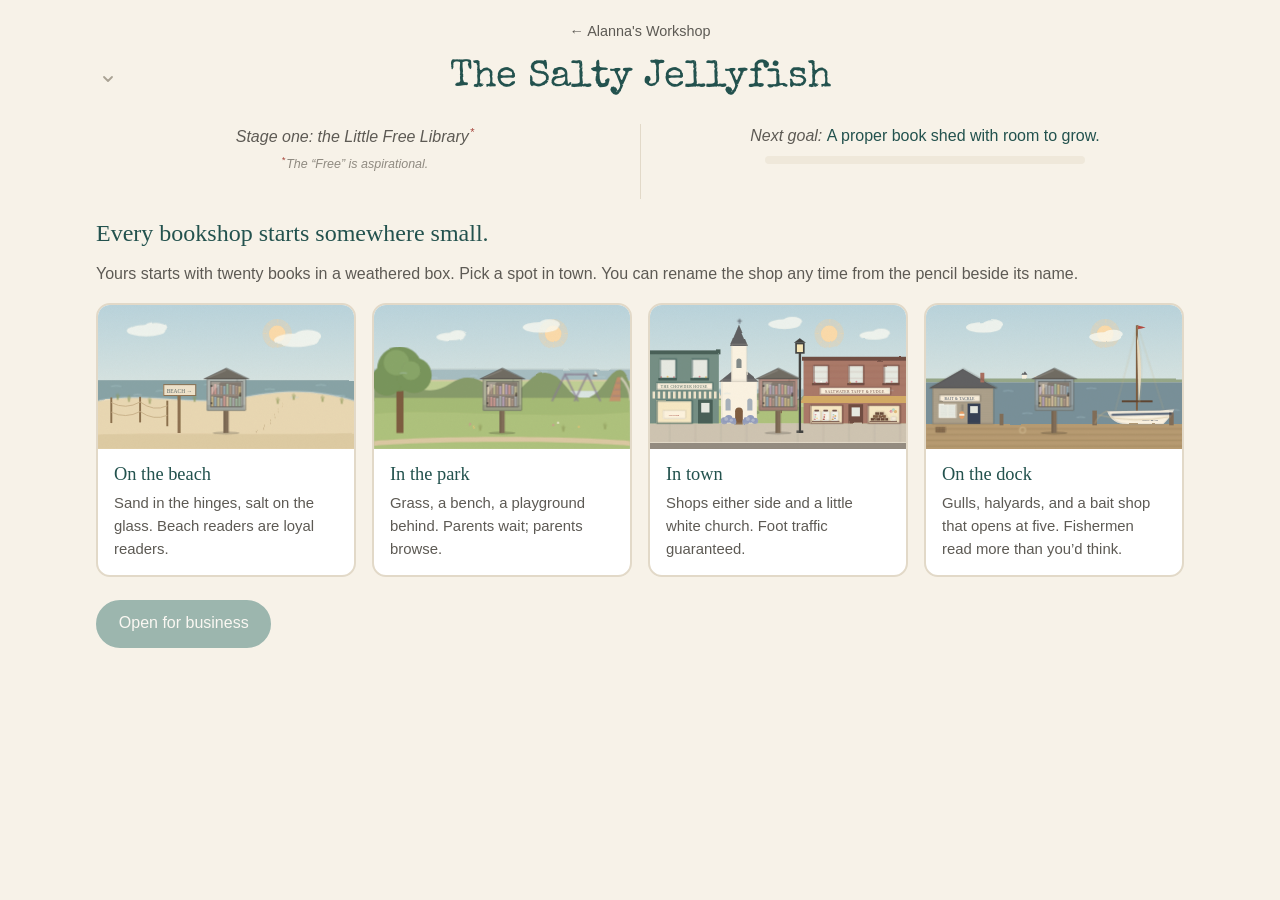
==== commit 0987090c: "Add New Year's Eve fireworks to the last night of winter On the night of winter day 12, the last nig" ====
--- a/bookstore/index.html
+++ b/bookstore/index.html
@@ -7,8 +7,8 @@
   <!-- Shared site styles first, then this game's own styles on top. -->
   <!-- The ?v= stamps make browsers fetch fresh copies after a change. Bump the number when
        style.css or a script changes, or a visitor may keep an old cached copy for a while. -->
-  <link rel="stylesheet" href="../style.css?v=54">
-  <link rel="stylesheet" href="style.css?v=54">
+  <link rel="stylesheet" href="../style.css?v=55">
+  <link rel="stylesheet" href="style.css?v=55">
   <!-- A handwriting font for the shop journal and a typewriter font for the title, the
        date line, the pills over the picture and the order card, both served by Google Fonts. -->
   <link rel="preconnect" href="https://fonts.googleapis.com">
@@ -199,11 +199,11 @@
   <!-- books.js lists the real books; scenes.js draws the backgrounds; game.js
        runs the game. Order matters: game.js uses things defined in the other
        two, so they load first. -->
-  <script src="../stats/config.js?v=54"></script>
-  <script src="books.js?v=54"></script>
-  <script src="scenes.js?v=54"></script>
-  <script src="tips.js?v=54"></script>
-  <script src="../stats/stats.js?v=54"></script>
-  <script src="game.js?v=54"></script>
+  <script src="../stats/config.js?v=55"></script>
+  <script src="books.js?v=55"></script>
+  <script src="scenes.js?v=55"></script>
+  <script src="tips.js?v=55"></script>
+  <script src="../stats/stats.js?v=55"></script>
+  <script src="game.js?v=55"></script>
 </body>
 </html>
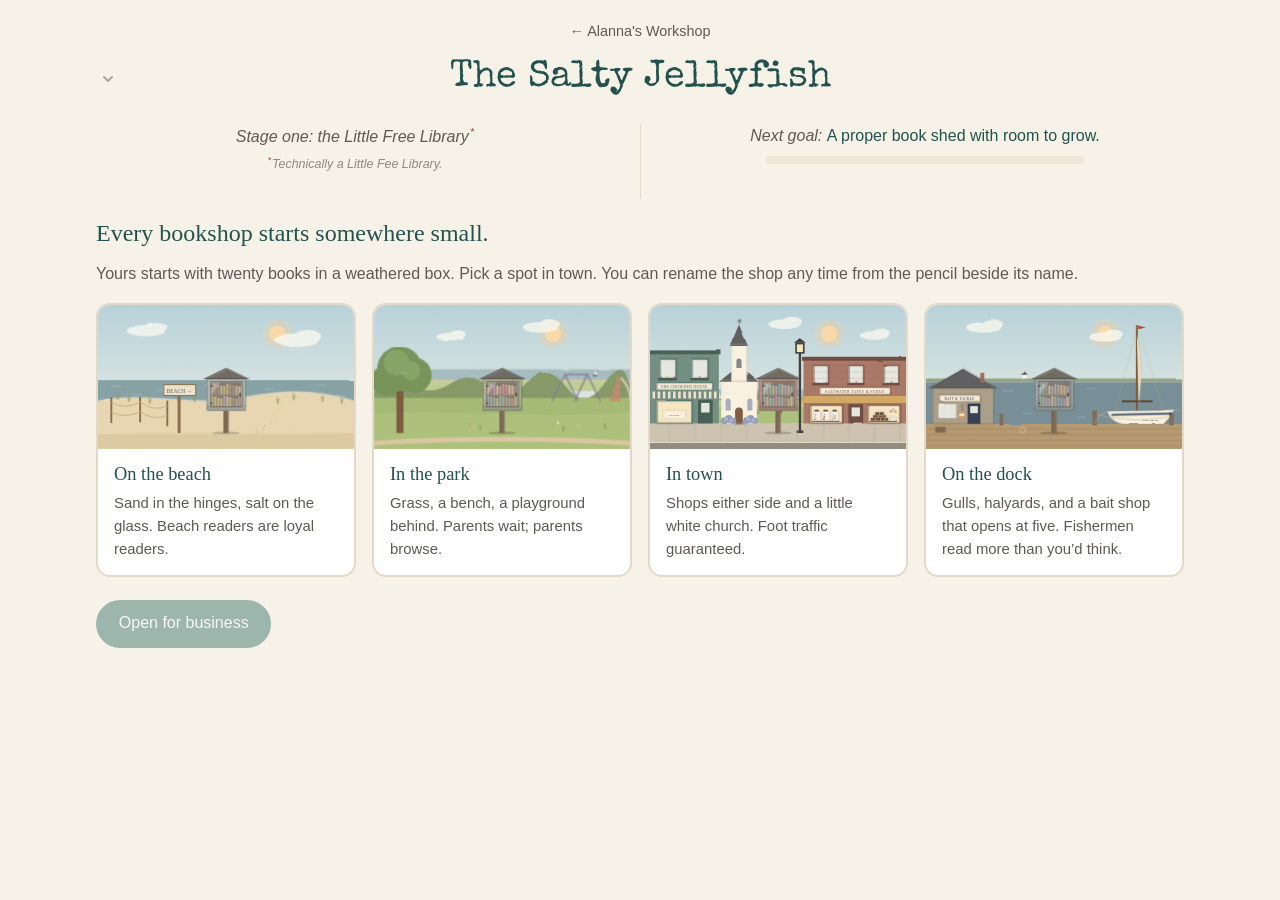
==== commit 93b360fa: "Add Easter to the third week of spring On spring days 7 to 9, painted eggs turn up all over town, on" ====
--- a/bookstore/index.html
+++ b/bookstore/index.html
@@ -7,8 +7,8 @@
   <!-- Shared site styles first, then this game's own styles on top. -->
   <!-- The ?v= stamps make browsers fetch fresh copies after a change. Bump the number when
        style.css or a script changes, or a visitor may keep an old cached copy for a while. -->
-  <link rel="stylesheet" href="../style.css?v=55">
-  <link rel="stylesheet" href="style.css?v=55">
+  <link rel="stylesheet" href="../style.css?v=56">
+  <link rel="stylesheet" href="style.css?v=56">
   <!-- A handwriting font for the shop journal and a typewriter font for the title, the
        date line, the pills over the picture and the order card, both served by Google Fonts. -->
   <link rel="preconnect" href="https://fonts.googleapis.com">
@@ -199,11 +199,11 @@
   <!-- books.js lists the real books; scenes.js draws the backgrounds; game.js
        runs the game. Order matters: game.js uses things defined in the other
        two, so they load first. -->
-  <script src="../stats/config.js?v=55"></script>
-  <script src="books.js?v=55"></script>
-  <script src="scenes.js?v=55"></script>
-  <script src="tips.js?v=55"></script>
-  <script src="../stats/stats.js?v=55"></script>
-  <script src="game.js?v=55"></script>
+  <script src="../stats/config.js?v=56"></script>
+  <script src="books.js?v=56"></script>
+  <script src="scenes.js?v=56"></script>
+  <script src="tips.js?v=56"></script>
+  <script src="../stats/stats.js?v=56"></script>
+  <script src="game.js?v=56"></script>
 </body>
 </html>
--- a/bookstore/style.css
+++ b/bookstore/style.css
@@ -634,8 +634,8 @@
 /* ---- Holidays ----
    Each set of decorations shows only in its festive week; the page carries a fest- class
    (see festival() in game.js). Ghosts bob, jack-o'-lanterns flicker, and Christmas lights twinkle. */
-.halloween, .christmas { display: none; }
-body.fest-halloween .halloween, body.fest-christmas .christmas { display: inline; }
+.halloween, .christmas, .easter { display: none; }
+body.fest-halloween .halloween, body.fest-christmas .christmas, body.fest-easter .easter { display: inline; }
 .twinkle { animation: twinkle 1.9s ease-in-out infinite alternate; }
 @keyframes twinkle { from { opacity: 1; } to { opacity: 0.35; } }
 .ghost-bob { animation: ghostBob 3.2s ease-in-out infinite alternate; }
